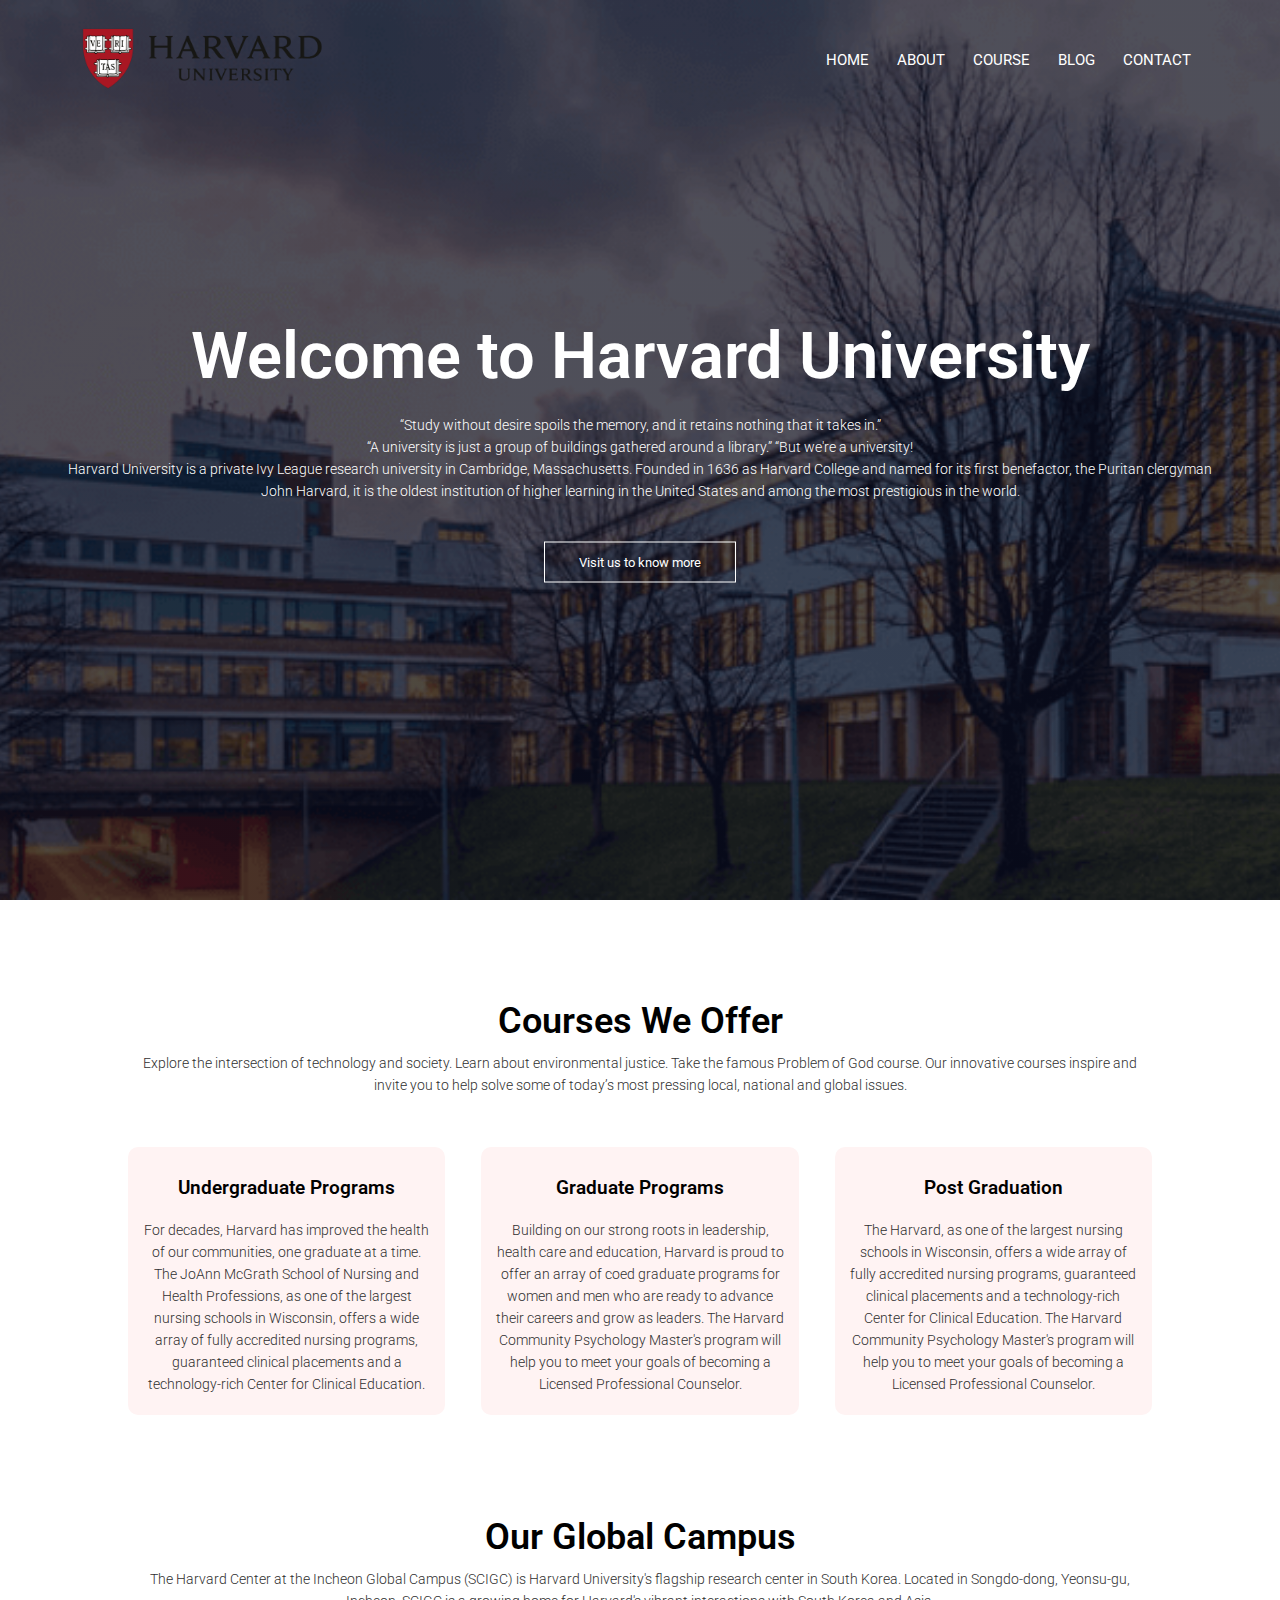
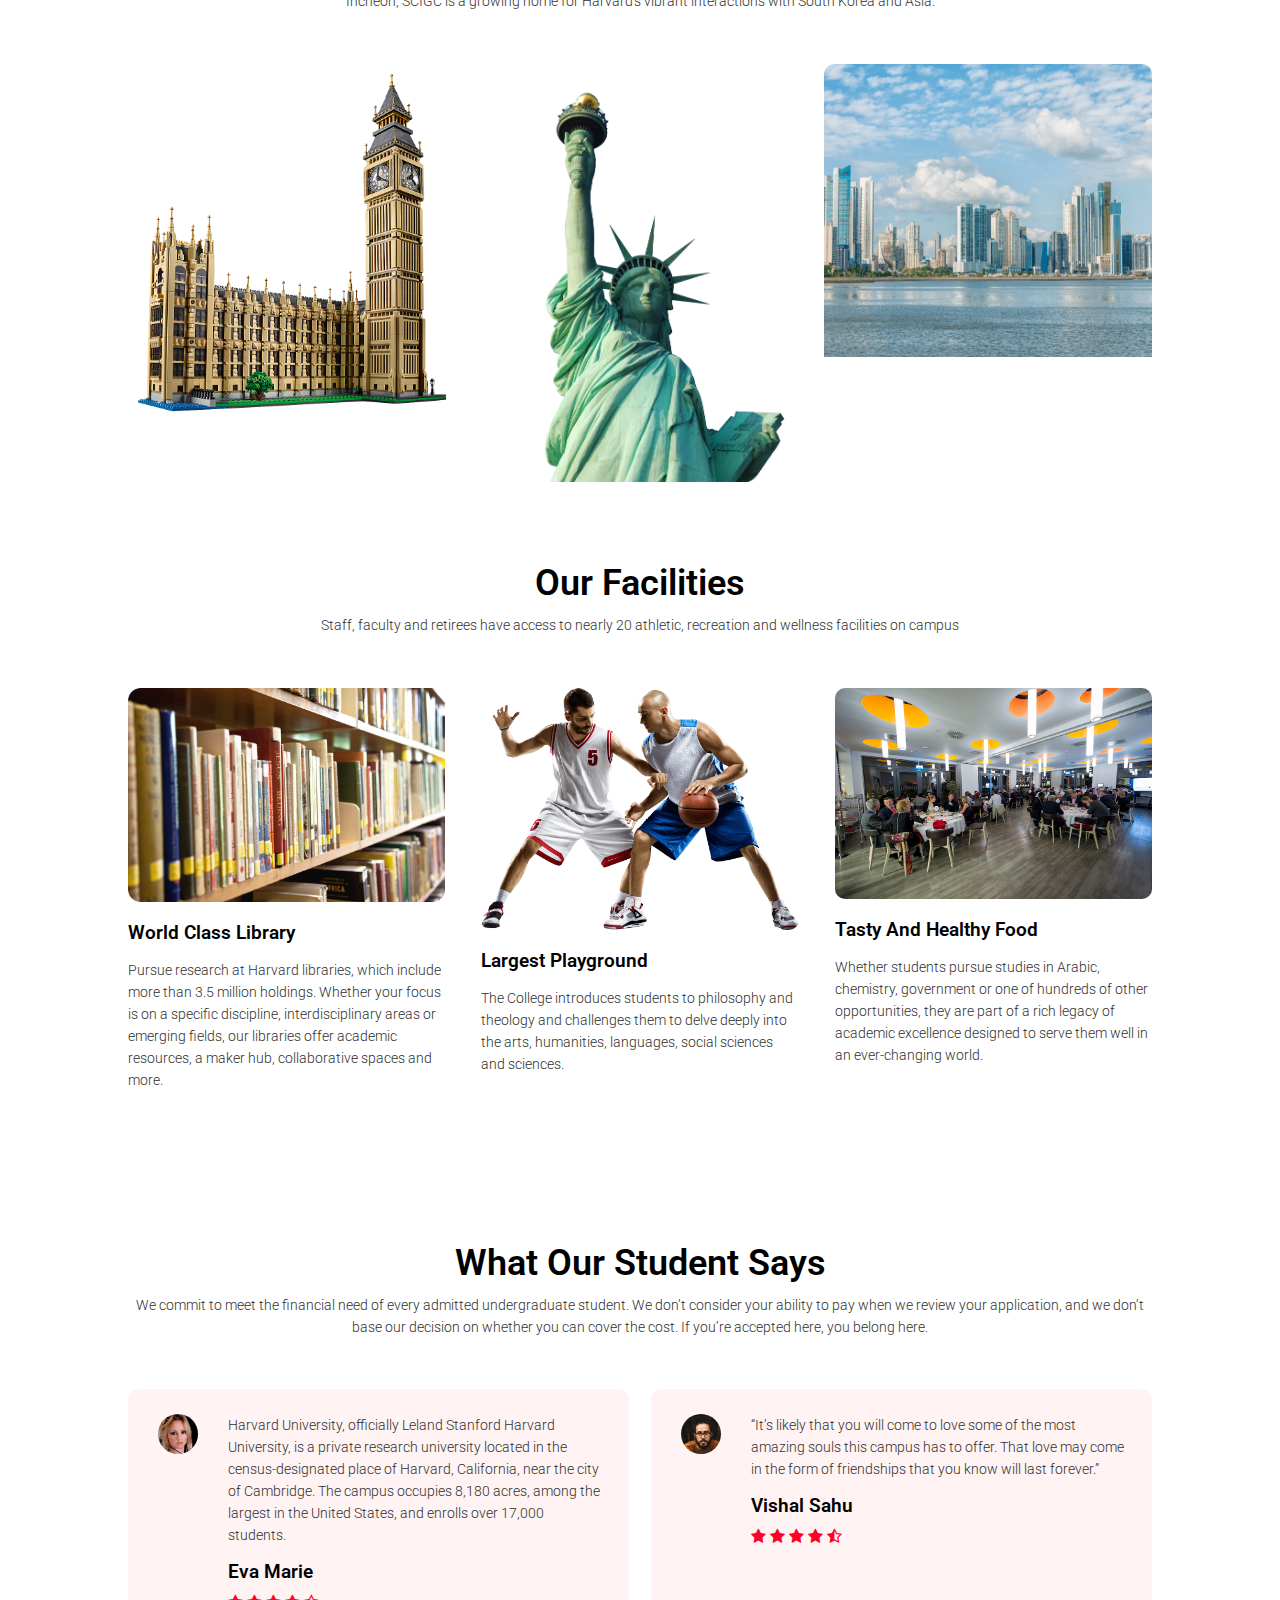
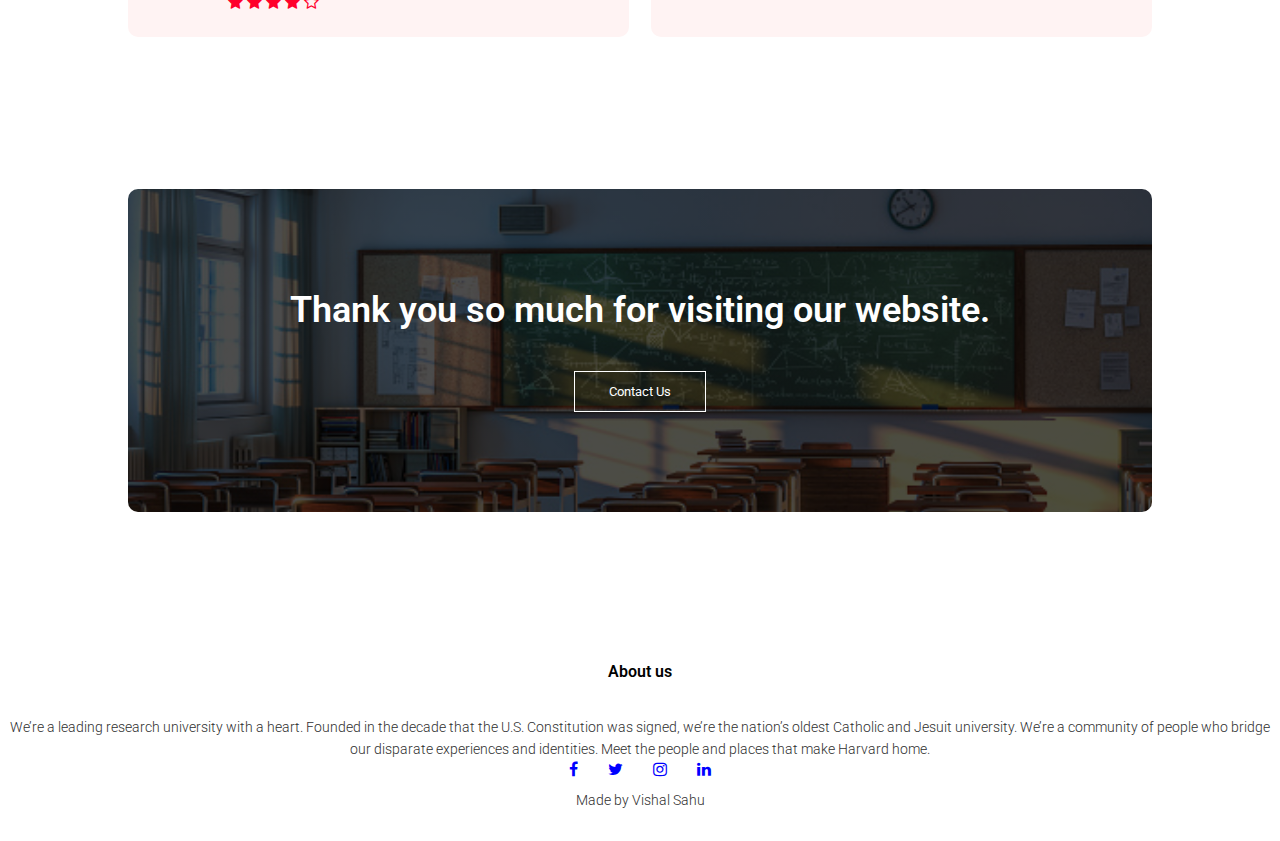
==== index.html @ 6cdad491 "my edu website" ====
<!DOCTYPE html>
<html lang="en">
<head>
    <meta charset="UTF-8">
    <meta http-equiv="X-UA-Compatible" content="IE=edge">
    <meta name="viewport" content="width=device-width, initial-scale=1.0">
    <title>Harvard University Website</title>
    <link rel="stylesheet" href= "style.css">
    <link rel="preconnect" href="https://fonts.googleapis.com">
    <link rel="preconnect" href="https://fonts.gstatic.com" crossorigin>
    <link href="https://fonts.googleapis.com/css2?family=Roboto:ital,wght@0,300;0,400;0,500;0,700;0,900;1,100&display=swap" rel="stylesheet">
    <link rel="stylesheet" href="https://stackpath.bootstrapcdn.com/font-awesome/4.7.0/css/font-awesome.min.css">

</head>
<body>

    <!------ header section---->

<section class="header">
    <nav>
        <a href="index.html"><img src="images/logo.png"></a>
        <div class="nav-links" id="navLinks">
            <i class="fa fa-times" onclick="hidemenu()"></i>
            <ul>
                <li><a href="index.html">HOME</a></li>
                <li><a href="about.html">ABOUT</a></li>
                <li><a href="course.html">COURSE</a></li>
                <li><a href="blog.html">BLOG</a></li>
                <li><a href="contact.html">CONTACT</a></li>
            </ul>
        </div>
        <i class="fa fa-bars" onclick="showmenu()"></i>
    </nav>

<div class="text-box">
    <h1>Welcome to Harvard University</h1>
    <p>“Study without desire spoils the memory, and it retains nothing that it takes in.” <br> “A university is just a group of buildings gathered around a library.” “But we're a university! <br>
        Harvard University is a private Ivy League research university in Cambridge, Massachusetts. Founded in 1636 as Harvard College and named for its first benefactor, the Puritan clergyman John Harvard, it is the oldest institution of higher learning in the United States and among the most prestigious in the world.</p>
    <a href="" class="hero-btn">Visit us to know more</a>
</div> 

</section>  


    <!---- course section-->

<section class="course">
    <h1>Courses We Offer</h1>
    <p>Explore the intersection of technology and society. Learn about environmental justice. Take the famous Problem of God course. Our innovative courses inspire and invite you to help solve some of today’s most pressing local, national and global issues.</p>

    <div class="row">
        <div class="course-col">
            <h3>Undergraduate Programs</h3>
            <p>For decades, Harvard has improved the health of our communities, one graduate at a time. The JoAnn McGrath School of Nursing and Health Professions, as one of the largest nursing schools in Wisconsin, offers a wide array of fully accredited nursing programs, guaranteed clinical placements and a technology-rich Center for Clinical Education.</p>
        </div>
        <div class="course-col">
            <h3>Graduate Programs</h3>
            <p>Building on our strong roots in leadership, health care and education, Harvard is proud to offer an array of coed graduate programs for women and men who are ready to advance their careers and grow as leaders. The Harvard Community Psychology Master's program will help you to meet your goals of becoming a Licensed Professional Counselor.</p>
        </div>
        <div class="course-col">
            <h3>Post Graduation</h3>
            <p>The Harvard, as one of the largest nursing schools in Wisconsin, offers a wide array of fully accredited nursing programs, guaranteed clinical placements and a technology-rich Center for Clinical Education. The Harvard Community Psychology Master's program will help you to meet your goals of becoming a Licensed Professional Counselor.</p>
        </div>
    </div>

</section>


<!------- campus---------->


<section class="campus">
    <h1>Our Global Campus</h1>
    <p>The Harvard Center at the Incheon Global Campus (SCIGC) is Harvard University's flagship research center in South Korea. Located in Songdo-dong, Yeonsu-gu, Incheon, SCIGC is a growing home for Harvard's vibrant interactions with South Korea and Asia.</p>

    <div class="row">
        <div class="campus-col">
            <img src="images/london.png">    
            <div class="layer">
                <h3>LONDON</h3>
            </div> 
        </div>
        <div class="campus-col">
            <img src="images/newyork.png">    
            <div class="layer">
                <h3>New York</h3>
            </div> 
        </div>
        <div class="campus-col">
            <img src="images/washington.png">    
            <div class="layer">
                <h3>Florida</h3>
            </div> 
        </div>
    </div>
</section>


<!------  Facilities---------->

<section class="facilities">
    <h1>Our Facilities</h1>
    <p>Staff, faculty and retirees have access to nearly 20 athletic, recreation and wellness facilities on campus</p>
    <div class="row">
        <div class="facilities-col">
            <img src="images/library.png" >
            <h3>World Class Library</h3>
            <p>Pursue research at Harvard libraries, which include more than 3.5 million holdings. Whether your focus is on a specific discipline, interdisciplinary areas or emerging fields, our libraries offer academic resources, a maker hub, collaborative spaces and more.</p>
        </div>
        <div class="facilities-col">
            <img src="images/basketball.png" >
            <h3>Largest Playground</h3>
            <p>The College introduces students to philosophy and theology and challenges them to delve deeply into the arts, humanities, languages, social sciences and sciences.</p>
        </div>
        <div class="facilities-col">
            <img src="images/cafeteria.png" >
            <h3>Tasty And Healthy Food </h3>
            <p>Whether students pursue studies in Arabic, chemistry, government or one of hundreds of other opportunities, they are part of a rich legacy of academic excellence designed to serve them well in an ever-changing world.</p>
        </div>
    </div>
</section>


<!-----------testomonial-------->

<section class="testimonial">
    <h1>What Our Student Says</h1>
    <p>We commit to meet the financial need of every admitted undergraduate student. We don’t consider your ability to pay when we review your application, and we don’t base our decision on whether you can cover the cost. If you’re accepted here, you belong here.</p>
    <div class="row">
        <div class="testimonial-col">
            <img src="images/user1.jpg" >
            <div>
                <p>Harvard University, officially Leland Stanford Harvard University, is a private research university located in the census-designated place of Harvard, California, near the city of Cambridge. The campus occupies 8,180 acres, among the largest in the United States, and enrolls over 17,000 students.</p>
           <h3>Eva Marie</h3>
           <i class="fa fa-star" ></i>
           <i class="fa fa-star" ></i>
           <i class="fa fa-star" ></i>
           <i class="fa fa-star" ></i>
           <i class="fa fa-star-o" ></i>
            </div>
        </div>
        <div class="testimonial-col">
            <img src="images/user2.jpg" >
            <div>
                <p>“It’s likely that you will come to love some of the most amazing souls this campus has to offer. That love may come in the form of friendships that you know will last forever.”</p>
           <h3>Vishal Sahu</h3>
           <i class="fa fa-star" ></i>
           <i class="fa fa-star" ></i>
           <i class="fa fa-star" ></i>
           <i class="fa fa-star" ></i>
           <i class="fa fa-star-half-o" ></i>
            </div>
        </div>
    </div>
</section>

       <!-- call to action-->

<section class="cta">
    <h1>Thank you so much for visiting our website.</h1>
    <a href="https://www.facebook.com/vishal.sahu.3766/" class="hero-btn">Contact Us</a>
</section>


         <!-- Footer -->

<section class="footer">
    <h4>About us</h4>
    <p>We’re a leading research university with a heart. Founded in the decade that the U.S. Constitution was signed, we’re the nation’s oldest Catholic and Jesuit university.
        We’re a community of people who bridge our disparate experiences and identities. Meet the people and places that make Harvard home.</p>

    <div class="icons">
        <i class="fa fa-facebook" ></i>
        <i class="fa fa-twitter" ></i>
        <i class="fa fa-instagram" ></i>
        <i class="fa fa-linkedin" ></i>
    </div>
   <p>Made by Vishal Sahu </p>
</section>



<!-------------(header section) javascript for toggle menu---->
<script>

    var navLinks = document.getElementById("navLinks");
    function showmenu(){
        navLinks.style.right = "0";
    }
    function hidemenu(){
        navLinks.style.right = "-200px";
    }

</script>

</body>
</html>
---- style.css ----
*{
    margin: 0;
    padding: 0;
    font-family: 'Roboto', sans-serif;
    
}
body{
    
}


.header {
    min-height: 100vh;
    width: 100%;
    background-image: linear-gradient(rgba(4,9,30,0.7),rgba(4,9,30,0.7)),url(images/banner.png);
    background-position: center;
    background-size: cover;
    position: relative;
}
nav{
    display: flex;
    padding: 2% 6%;
    justify-content: space-between;
    align-items: center;
}
nav img{
    width: 250px;
    

}
.nav-links{
    flex: 1;
    text-align: right;
}
.nav-links ul li{
    list-style: none;
    display: inline-block;
    padding: 8px 12px;
    position: relative;
    
}
.nav-links ul li a{
    color: #fff;
    text-decoration: none;
    font-size: 15px;
}
.nav-links ul li::after{
    content: '' ;
    width: 0%;
    height: 2px;
    background: #f44336;
    display: block;
    margin: auto;
    transition: 0.5s;
}
.nav-links ul li:hover::after{
    width: 100%;
}

.text-box{
    width: 90%;
    color: #fff;
    position: absolute;
    top: 50%;
    left: 50%;
    transform: translate(-50%,-50%);
    text-align:center;
}
.text-box h1{
    font-size: 65px;
}
.text-box p{
    margin: 10px 0 40px;
    font-size: 14px;
    color: #fff;
}

.hero-btn{
    display: inline-block;
    text-decoration: none;
    color: #fff;
    border: 1px solid #fff;
    padding: 12px 34px;
    font-size: 13px;
    background: transparent ;
    position: relative;
    cursor: pointer;
}
.hero-btn:hover{
    border:  1px solid #f44336 ;
    background: #f44336;
    transform: 1s;
}

nav .fa{
    display: none;
}
 


@media(max-width: 700px){
    .text-box h1{
        font-size: 20px;
    }
    .nav-links ul li{
        display: block;
    }
    .nav-links {
        position: fixed;
        background: #f44336 ;
        height: 100vh;
        width: 200px;
        top: 0;
        right: -200px;
        test-align: left;
        z-index: 2;  
        transition: 1s;
     }   
     nav .fa{
        display: block;
        color: #fff;
        margin: 10px;
        font-size: 22px;
        cursor: pointer;   
    }
    .nav-links ul{
        padding: 30px;
    }
}

/*------course-----*/

.course{
    width: 80%;
    margin: auto;
    text-align: center;
    padding-top: 100px;
}

h1{
    font-size: 36px;
    font-weight: 600;
}

p{
    color: #303030;
    font-size: 14px;
    font-weight: 300;
    line-height: 22px;
    padding-top: 10px;
}

.row{
    margin-top: 5%;
    display: flex;
    justify-content: space-between;
}
.course-col{
    flex-basis: 31%;
    background: #fff3f3;
    border-radius: 10px;
    margin-bottom: 5%;
    padding: 20px 12px;
    box-sizing: border-box;
}
h3{
    text-align: center;
    font-weight: 600;
    margin: 10px 0;
}

.course-col:hover{
    box-shadow: 0 0 20px 0px rgba(0,0,0,0.2);
}


@media(max-width: 700px){
    .row{
        flex-direction: column;
    }
}

/*----------campus---------*/

.campus{
    width: 80%;
    margin: auto;
    text-align: center;
    padding-top: 50px;
}
.campus-col{
    flex-basis: 32%;
    border-radius: 10px;
    margin-bottom: 30px;
    position: relative;
    overflow: hidden;
}
.campus-col img{
    width: 100%;
    display: block;
}
.layer{
    background: transparent;
    height: 100%;
    width: 100%;
    position: absolute;
    top: 0;
    left: 0;
    transition: 0.5s;
}
.layer:hover{
    background: rgba(226,0,0,0.7);
}
.layer h3{
    width: 100%;
    font-weight: 500;
    color: #fff;
    font-size: 26px;
    bottom: 0;
    left: 50%;
    transform: translate(-50%);
    position: absolute;
    opacity: 0;
    transition: 0.5s;
}
.layer:hover h3{
    bottom: 49%;
    opacity: 1;
}


/*---------Facilities------*/

.facilities{
    width: 80%;
    margin: auto;
    text-align: center;
    padding-top: 50px;
}
.facilities-col{
    flex-basis: 31%;
    border-radius: 10px;
    margin-bottom: 5%;
    text-align: left;
}
.facilities-col img{
    width: 100%;
    border-radius: 10px;
}
.facilities-col p{
    padding: 0;
}
.facilities-col h3{
    margin-top: 16px;
    margin-bottom: 15px;
    text-align: left;
}


/*----------------testimonial--------------*/

.testimonial{
    width: 80%;
    margin: auto;
    padding-top: 100px;
    text-align: center;
}
.testimonial-col{
    flex-basis: 44%;
    border-radius: 10px;
    margin-bottom: 5%;
    text-align: left;
    background: #fff3f3;
    padding: 25px;
    cursor: pointer;
    display: flex;
}
.testimonial-col img{
    height: 40px;
    margin-left: 5px;
    margin-right: 30px;
    border-radius: 50%;
}
.testimonial-col p{
    padding: 0;
}
.testimonial-col h3{
    margin-top: 15px;
    text-align: left;
}
.testimonial-col .fa{
    color: rgb(255, 0, 43);
}


@media(max-width: 700px){
    .testimonial-col img{
        margin-left: 0px;
        margin-right: 15px;
        
    }
}


/*-------------Call to action----------*/
.cta{
    margin: 100px auto;
    width: 80%;
    background-image: linear-gradient(rgba(0,0,0,0.7),rgba(0,0,0,0.7)),url(images/banner2.jpg) ;
    background-position: center;
    background-size: cover;
    border-radius: 10px;
    text-align: center;
    padding: 100px 0;
}
.cta h1{
    color: #fff;
    margin-bottom: 40px;
    padding: 0;
}

@media(max-width: 700px){
    .cta h1{
        font-size: 24px;
    }
}


/*-------------Footer----------*/


.footer{
    width: 100%;
    text-align: center;
    padding: 30px 0;
}
.footer h4{
    margin-bottom: 25px;
    margin-top: 20px;
    font-weight: 600;
}

.icons .fa{
    color: blue;
    margin: 0 13px;
    cursor: pointer
    padding: 18px o;
}





/*----------About us page------------*/


.sub-header{
    height: 50vh;
    width: 100%;
    background-image: linear-gradient(rgba(4,9,30,0.7),rgba(4,9,30,0.7)),url(images/background.jpg);
    background-position: center;
    background-size: cover;
    text-align: center;
    color: #fff;
}
.sub-header h1{
    margin-top: 100px;
}
.about-us{
    width: 80%;
    margin: auto;
    padding-top: 80px;
    padding-bottom: 50px;
}
.about-col{
    flex-basis: 48%;
    padding: 30px 2px;
}
.about-col img{
    width: 100%;
}
.about-col h1{
    padding-top: 0;
}
.about-col p{
    padding: 15px 0 25px;
}

.red-btn{
    border: 1px solid #f44336;
    background: transparent;
    color: #f44336;
}
.red-btn:hover{
    color: #fff;
}



/*----------Blog content--------------*/

.blog-content{
    width: 80%;
    margin: auto;
    padding: 60px 0;
}
.blog-left{
    flex-basis: 65%;
}
.blog-left img{
    width: 100%;
}
.blog-left h2{
    color: #222;
    font-weight: 600;
    margin: 30PX 0;
}
.blog-left p{
    color: #999;
    padding: 0;
}

.blog-right {
    flex-basis: 32%;
}
.blog-right h3{
    background: #f44336;
    color: #fff;
    padding: 7px 0;
    font-size: 16px;
    margin-bottom: 20px;
}
.blog-right div{
    display: flex;
    align-items: center;
    justify-content: space-between;
    color: #555;
    padding: 8px;
    box-sizing: border-box;
}

.comment-box{
    border: 1px solid #ccc;
    margin: 50px 0;
    padding: 10px 20px;
}
.comment-box h3{
    text-align: left;
}
.comment-form input, .comment-form textarea{
    width: 100%;
    padding: 10px;
    margin: 15px 0;
    box-sizing: border-box;
    border: none;
    outline: none;
    background: #f0f0f0;
}
.comment-form button{
    margin: 10px 0;
}

@media(max-width: 700px) {
    .sub-header h1{
        font-size: 24px;
    }    
}


/*-------contact us page---*/

.location{
    width: 80%;
    margin: auto;
    padding: 80px 0;
}
.location iframe{
    width: 100%;
}
.contact-us{
    width: 80%;
    margin: auto;
}
.contact-col{
    flex-basis: 48%;
    margin-bottom: 30px;
}
.contact-col div{
    display: flex;
    align-items: center;
    margin-bottom: 40px;
}
.contact-col div .fa{
    font-size: 28px;
    color: #f444336;
    margin: 10px;
    margin-right: 30px;
}
.contact-col div p{
    padding: 0;
}
.contact-col div h5{
    font-size: 20px;
    margin-bottom: 5px;
    color: #555;
    font-weight: 400;
}
.contact-col input, .comment-col textarea{
    width: 100%;
    padding: 15px;
    margin-bottom: 17px;
    outline: none;
    border: 1px solid #ccc;
    box-sizing: border-box;
}
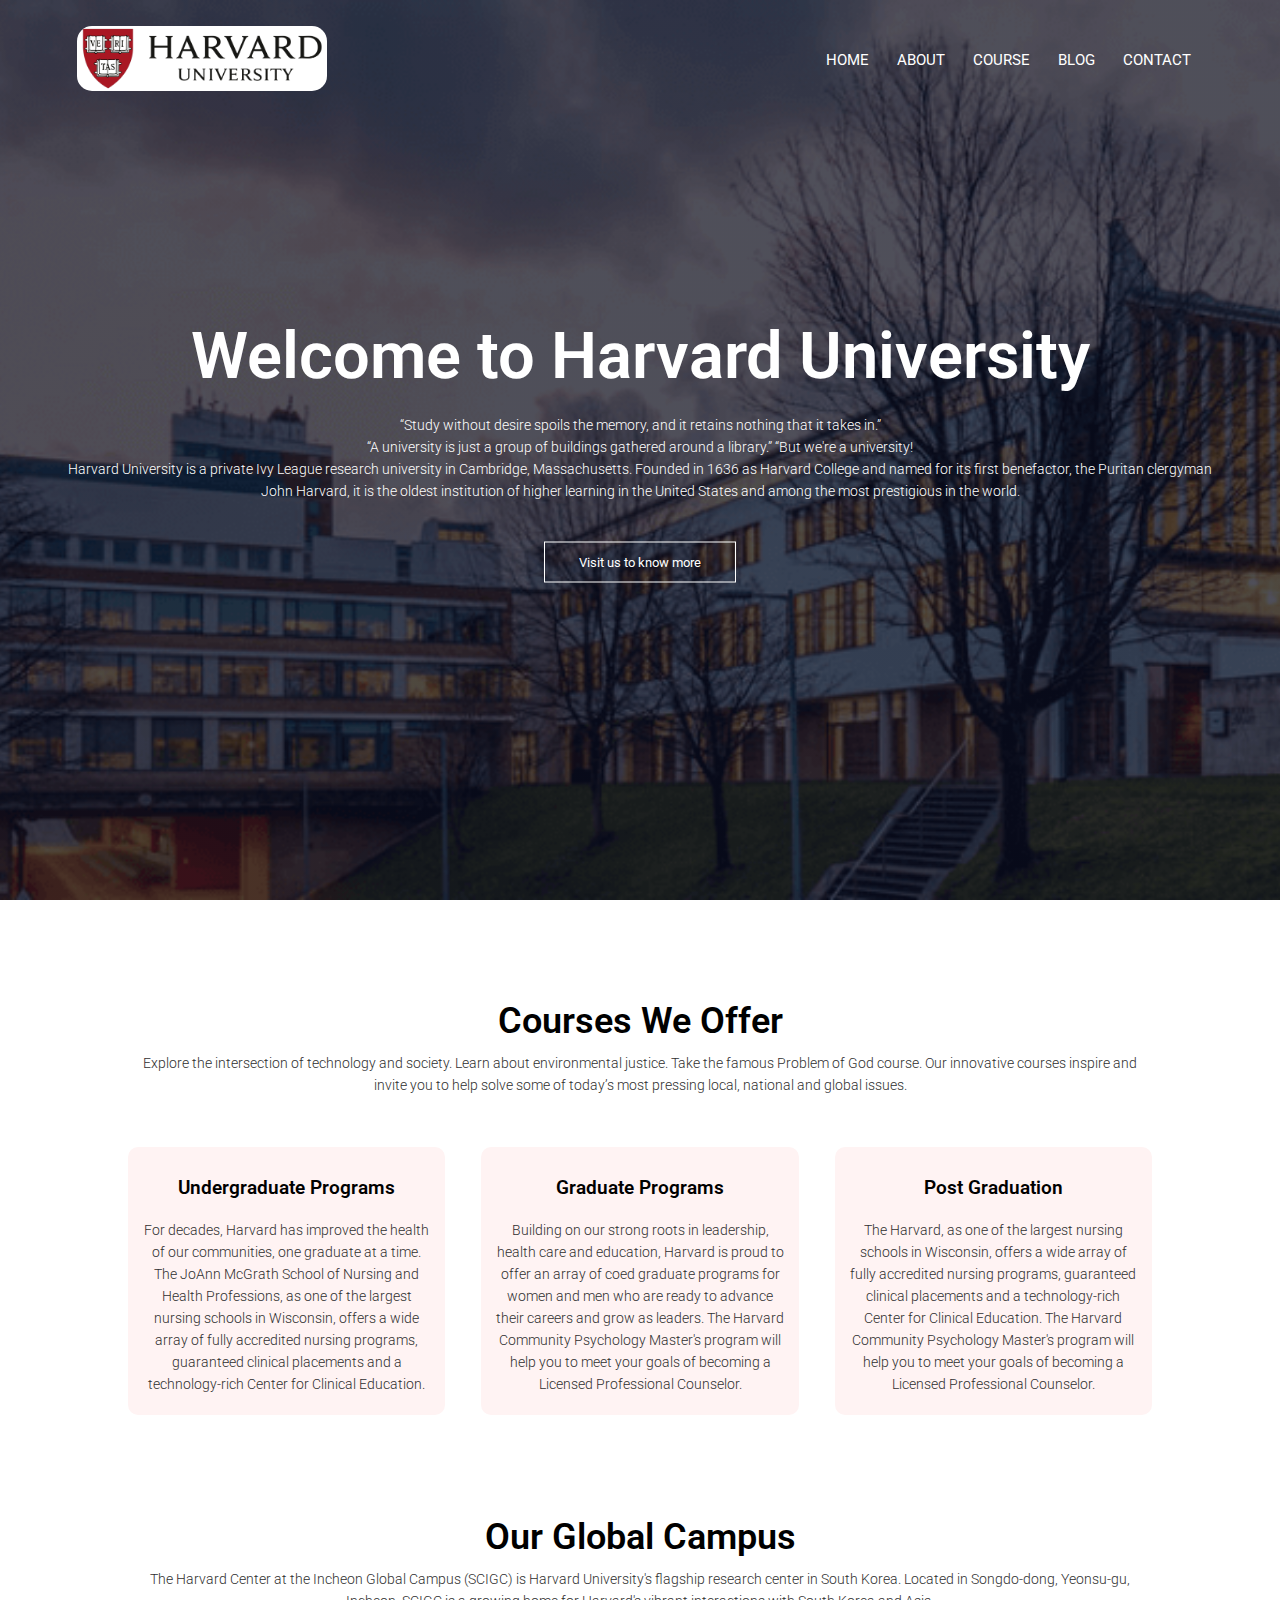
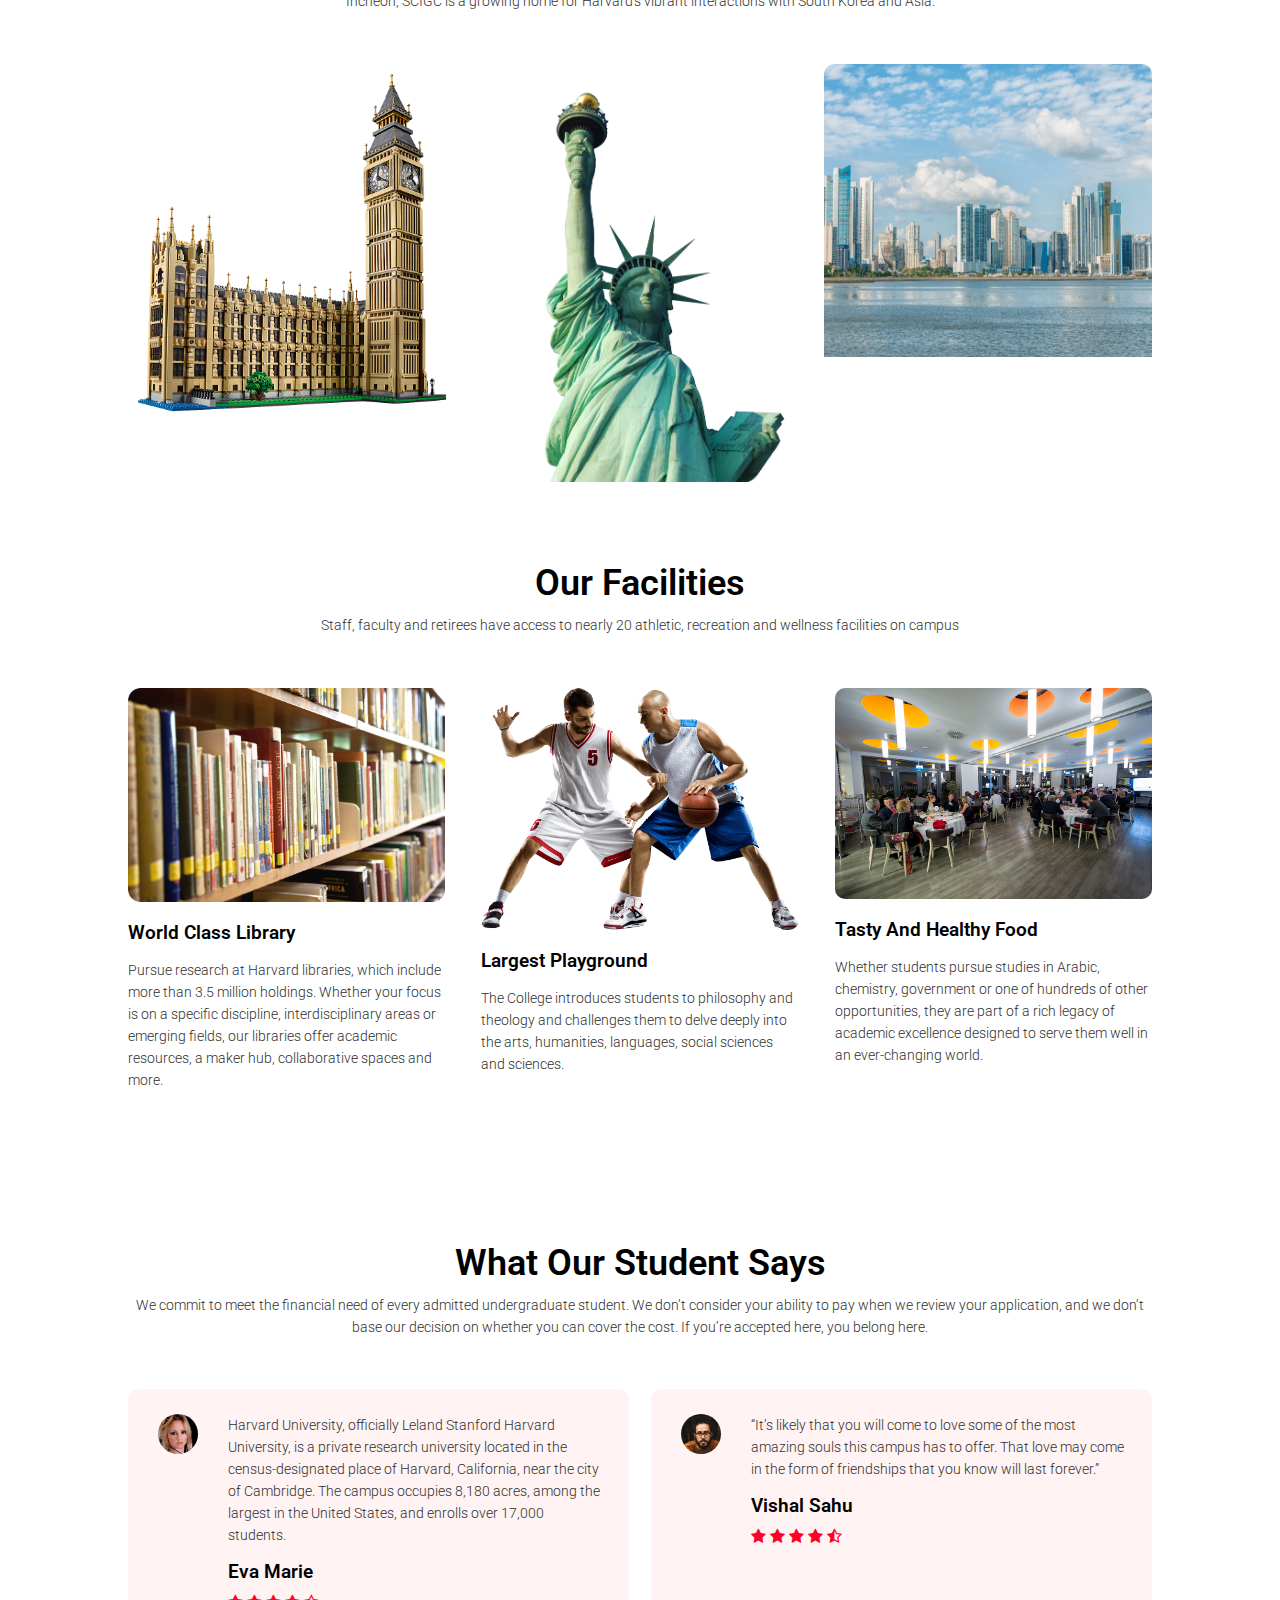
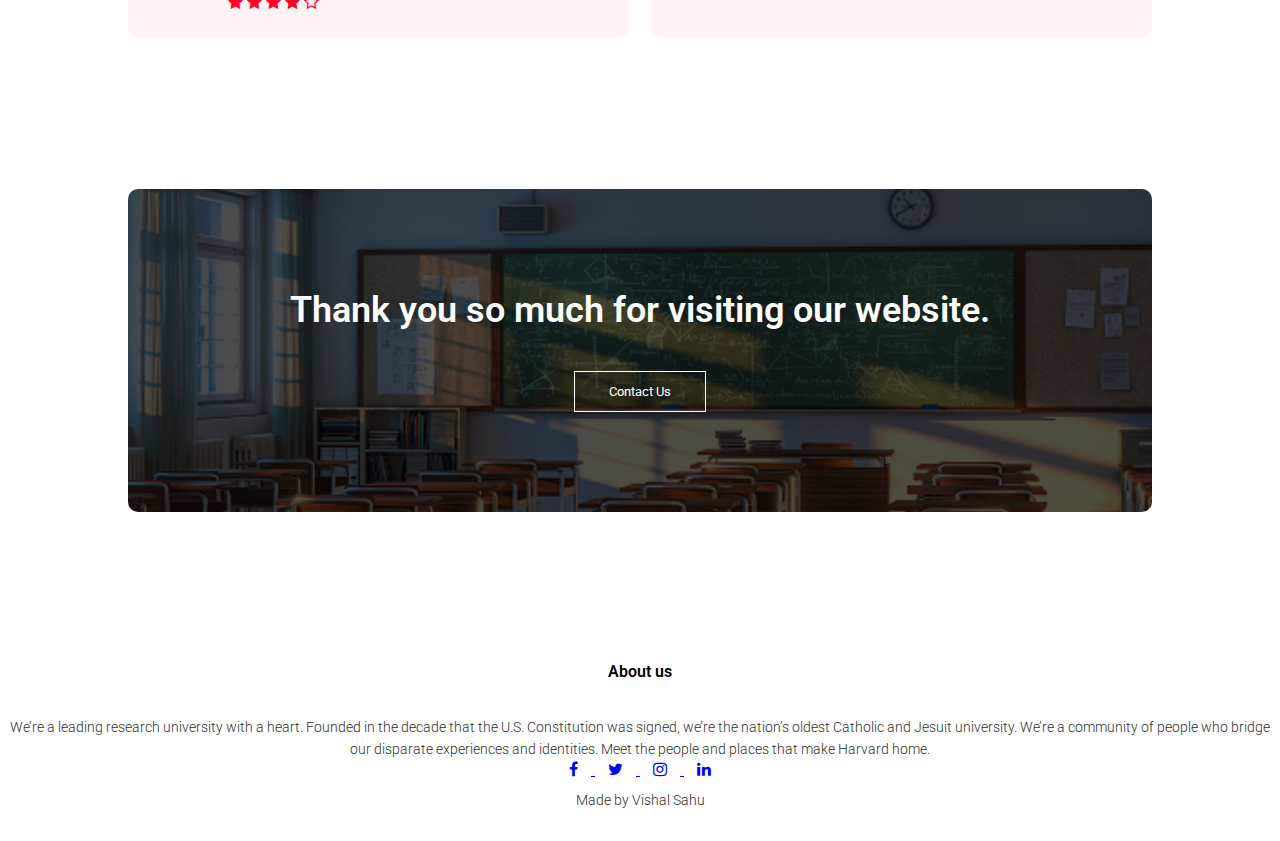
==== commit fe1e0632: "Add files via upload" ====
--- a/index.html
+++ b/index.html
@@ -1,197 +1,279 @@
-<!DOCTYPE html>
-<html lang="en">
-<head>
-    <meta charset="UTF-8">
-    <meta http-equiv="X-UA-Compatible" content="IE=edge">
-    <meta name="viewport" content="width=device-width, initial-scale=1.0">
-    <title>Harvard University Website</title>
-    <link rel="stylesheet" href= "style.css">
-    <link rel="preconnect" href="https://fonts.googleapis.com">
-    <link rel="preconnect" href="https://fonts.gstatic.com" crossorigin>
-    <link href="https://fonts.googleapis.com/css2?family=Roboto:ital,wght@0,300;0,400;0,500;0,700;0,900;1,100&display=swap" rel="stylesheet">
-    <link rel="stylesheet" href="https://stackpath.bootstrapcdn.com/font-awesome/4.7.0/css/font-awesome.min.css">
-
-</head>
-<body>
-
-    <!------ header section---->
-
-<section class="header">
-    <nav>
-        <a href="index.html"><img src="images/logo.png"></a>
-        <div class="nav-links" id="navLinks">
-            <i class="fa fa-times" onclick="hidemenu()"></i>
-            <ul>
-                <li><a href="index.html">HOME</a></li>
-                <li><a href="about.html">ABOUT</a></li>
-                <li><a href="course.html">COURSE</a></li>
-                <li><a href="blog.html">BLOG</a></li>
-                <li><a href="contact.html">CONTACT</a></li>
-            </ul>
-        </div>
-        <i class="fa fa-bars" onclick="showmenu()"></i>
-    </nav>
-
-<div class="text-box">
-    <h1>Welcome to Harvard University</h1>
-    <p>“Study without desire spoils the memory, and it retains nothing that it takes in.” <br> “A university is just a group of buildings gathered around a library.” “But we're a university! <br>
-        Harvard University is a private Ivy League research university in Cambridge, Massachusetts. Founded in 1636 as Harvard College and named for its first benefactor, the Puritan clergyman John Harvard, it is the oldest institution of higher learning in the United States and among the most prestigious in the world.</p>
-    <a href="" class="hero-btn">Visit us to know more</a>
-</div> 
-
-</section>  
-
-
-    <!---- course section-->
-
-<section class="course">
-    <h1>Courses We Offer</h1>
-    <p>Explore the intersection of technology and society. Learn about environmental justice. Take the famous Problem of God course. Our innovative courses inspire and invite you to help solve some of today’s most pressing local, national and global issues.</p>
-
-    <div class="row">
-        <div class="course-col">
-            <h3>Undergraduate Programs</h3>
-            <p>For decades, Harvard has improved the health of our communities, one graduate at a time. The JoAnn McGrath School of Nursing and Health Professions, as one of the largest nursing schools in Wisconsin, offers a wide array of fully accredited nursing programs, guaranteed clinical placements and a technology-rich Center for Clinical Education.</p>
-        </div>
-        <div class="course-col">
-            <h3>Graduate Programs</h3>
-            <p>Building on our strong roots in leadership, health care and education, Harvard is proud to offer an array of coed graduate programs for women and men who are ready to advance their careers and grow as leaders. The Harvard Community Psychology Master's program will help you to meet your goals of becoming a Licensed Professional Counselor.</p>
-        </div>
-        <div class="course-col">
-            <h3>Post Graduation</h3>
-            <p>The Harvard, as one of the largest nursing schools in Wisconsin, offers a wide array of fully accredited nursing programs, guaranteed clinical placements and a technology-rich Center for Clinical Education. The Harvard Community Psychology Master's program will help you to meet your goals of becoming a Licensed Professional Counselor.</p>
-        </div>
-    </div>
-
-</section>
-
-
-<!------- campus---------->
-
-
-<section class="campus">
-    <h1>Our Global Campus</h1>
-    <p>The Harvard Center at the Incheon Global Campus (SCIGC) is Harvard University's flagship research center in South Korea. Located in Songdo-dong, Yeonsu-gu, Incheon, SCIGC is a growing home for Harvard's vibrant interactions with South Korea and Asia.</p>
-
-    <div class="row">
-        <div class="campus-col">
-            <img src="images/london.png">    
-            <div class="layer">
-                <h3>LONDON</h3>
-            </div> 
-        </div>
-        <div class="campus-col">
-            <img src="images/newyork.png">    
-            <div class="layer">
-                <h3>New York</h3>
-            </div> 
-        </div>
-        <div class="campus-col">
-            <img src="images/washington.png">    
-            <div class="layer">
-                <h3>Florida</h3>
-            </div> 
-        </div>
-    </div>
-</section>
-
-
-<!------  Facilities---------->
-
-<section class="facilities">
-    <h1>Our Facilities</h1>
-    <p>Staff, faculty and retirees have access to nearly 20 athletic, recreation and wellness facilities on campus</p>
-    <div class="row">
-        <div class="facilities-col">
-            <img src="images/library.png" >
-            <h3>World Class Library</h3>
-            <p>Pursue research at Harvard libraries, which include more than 3.5 million holdings. Whether your focus is on a specific discipline, interdisciplinary areas or emerging fields, our libraries offer academic resources, a maker hub, collaborative spaces and more.</p>
-        </div>
-        <div class="facilities-col">
-            <img src="images/basketball.png" >
-            <h3>Largest Playground</h3>
-            <p>The College introduces students to philosophy and theology and challenges them to delve deeply into the arts, humanities, languages, social sciences and sciences.</p>
-        </div>
-        <div class="facilities-col">
-            <img src="images/cafeteria.png" >
-            <h3>Tasty And Healthy Food </h3>
-            <p>Whether students pursue studies in Arabic, chemistry, government or one of hundreds of other opportunities, they are part of a rich legacy of academic excellence designed to serve them well in an ever-changing world.</p>
-        </div>
-    </div>
-</section>
-
-
-<!-----------testomonial-------->
-
-<section class="testimonial">
-    <h1>What Our Student Says</h1>
-    <p>We commit to meet the financial need of every admitted undergraduate student. We don’t consider your ability to pay when we review your application, and we don’t base our decision on whether you can cover the cost. If you’re accepted here, you belong here.</p>
-    <div class="row">
-        <div class="testimonial-col">
-            <img src="images/user1.jpg" >
-            <div>
-                <p>Harvard University, officially Leland Stanford Harvard University, is a private research university located in the census-designated place of Harvard, California, near the city of Cambridge. The campus occupies 8,180 acres, among the largest in the United States, and enrolls over 17,000 students.</p>
-           <h3>Eva Marie</h3>
-           <i class="fa fa-star" ></i>
-           <i class="fa fa-star" ></i>
-           <i class="fa fa-star" ></i>
-           <i class="fa fa-star" ></i>
-           <i class="fa fa-star-o" ></i>
-            </div>
-        </div>
-        <div class="testimonial-col">
-            <img src="images/user2.jpg" >
-            <div>
-                <p>“It’s likely that you will come to love some of the most amazing souls this campus has to offer. That love may come in the form of friendships that you know will last forever.”</p>
-           <h3>Vishal Sahu</h3>
-           <i class="fa fa-star" ></i>
-           <i class="fa fa-star" ></i>
-           <i class="fa fa-star" ></i>
-           <i class="fa fa-star" ></i>
-           <i class="fa fa-star-half-o" ></i>
-            </div>
-        </div>
-    </div>
-</section>
-
-       <!-- call to action-->
-
-<section class="cta">
-    <h1>Thank you so much for visiting our website.</h1>
-    <a href="https://www.facebook.com/vishal.sahu.3766/" class="hero-btn">Contact Us</a>
-</section>
-
-
-         <!-- Footer -->
-
-<section class="footer">
-    <h4>About us</h4>
-    <p>We’re a leading research university with a heart. Founded in the decade that the U.S. Constitution was signed, we’re the nation’s oldest Catholic and Jesuit university.
-        We’re a community of people who bridge our disparate experiences and identities. Meet the people and places that make Harvard home.</p>
-
-    <div class="icons">
-        <i class="fa fa-facebook" ></i>
-        <i class="fa fa-twitter" ></i>
-        <i class="fa fa-instagram" ></i>
-        <i class="fa fa-linkedin" ></i>
-    </div>
-   <p>Made by Vishal Sahu </p>
-</section>
-
-
-
-<!-------------(header section) javascript for toggle menu---->
-<script>
-
-    var navLinks = document.getElementById("navLinks");
-    function showmenu(){
-        navLinks.style.right = "0";
-    }
-    function hidemenu(){
-        navLinks.style.right = "-200px";
-    }
-
-</script>
-
-</body>
-</html>+<!DOCTYPE html>
+<html lang="en">
+  <head>
+    <meta charset="UTF-8" />
+    <meta http-equiv="X-UA-Compatible" content="IE=edge" />
+    <meta name="viewport" content="width=device-width, initial-scale=1.0" />
+    <title>Harvard University Website</title>
+    <link rel="stylesheet" href="style.css" />
+    <link rel="preconnect" href="https://fonts.googleapis.com" />
+    <link rel="preconnect" href="https://fonts.gstatic.com" crossorigin />
+    <link
+      href="https://fonts.googleapis.com/css2?family=Roboto:ital,wght@0,300;0,400;0,500;0,700;0,900;1,100&display=swap"
+      rel="stylesheet"
+    />
+    <link
+      rel="stylesheet"
+      href="https://stackpath.bootstrapcdn.com/font-awesome/4.7.0/css/font-awesome.min.css"
+    />
+  </head>
+  <body>
+    <!------ header section---->
+
+    <section class="header">
+      <nav>
+        <a href="index.html"><img class="uni" src="images/logo.png" /></a>
+        <div class="nav-links" id="navLinks">
+          <i class="fa fa-times" onclick="hidemenu()"></i>
+          <ul>
+            <li><a href="index.html">HOME</a></li>
+            <li><a href="about.html">ABOUT</a></li>
+            <li><a href="course.html">COURSE</a></li>
+            <li><a href="blog.html">BLOG</a></li>
+            <li><a href="contact.html">CONTACT</a></li>
+          </ul>
+        </div>
+        <i class="fa fa-bars" onclick="showmenu()"></i>
+      </nav>
+
+      <div class="text-box">
+        <h1>Welcome to Harvard University</h1>
+        <p>
+          “Study without desire spoils the memory, and it retains nothing that
+          it takes in.” <br />
+          “A university is just a group of buildings gathered around a library.”
+          “But we're a university! <br />
+          Harvard University is a private Ivy League research university in
+          Cambridge, Massachusetts. Founded in 1636 as Harvard College and named
+          for its first benefactor, the Puritan clergyman John Harvard, it is
+          the oldest institution of higher learning in the United States and
+          among the most prestigious in the world.
+        </p>
+        <a href="contact.html" class="hero-btn">Visit us to know more</a>
+      </div>
+    </section>
+
+    <!---- course-->
+
+    <section class="course">
+      <h1>Courses We Offer</h1>
+      <p>
+        Explore the intersection of technology and society. Learn about
+        environmental justice. Take the famous Problem of God course. Our
+        innovative courses inspire and invite you to help solve some of today’s
+        most pressing local, national and global issues.
+      </p>
+
+      <div class="row">
+        <div class="course-col">
+          <h3>Undergraduate Programs</h3>
+          <p>
+            For decades, Harvard has improved the health of our communities, one
+            graduate at a time. The JoAnn McGrath School of Nursing and Health
+            Professions, as one of the largest nursing schools in Wisconsin,
+            offers a wide array of fully accredited nursing programs, guaranteed
+            clinical placements and a technology-rich Center for Clinical
+            Education.
+          </p>
+        </div>
+        <div class="course-col">
+          <h3>Graduate Programs</h3>
+          <p>
+            Building on our strong roots in leadership, health care and
+            education, Harvard is proud to offer an array of coed graduate
+            programs for women and men who are ready to advance their careers
+            and grow as leaders. The Harvard Community Psychology Master's
+            program will help you to meet your goals of becoming a Licensed
+            Professional Counselor.
+          </p>
+        </div>
+        <div class="course-col">
+          <h3>Post Graduation</h3>
+          <p>
+            The Harvard, as one of the largest nursing schools in Wisconsin,
+            offers a wide array of fully accredited nursing programs, guaranteed
+            clinical placements and a technology-rich Center for Clinical
+            Education. The Harvard Community Psychology Master's program will
+            help you to meet your goals of becoming a Licensed Professional
+            Counselor.
+          </p>
+        </div>
+      </div>
+    </section>
+
+    <!------- campus---------->
+
+    <section class="campus">
+      <h1>Our Global Campus</h1>
+      <p>
+        The Harvard Center at the Incheon Global Campus (SCIGC) is Harvard
+        University's flagship research center in South Korea. Located in
+        Songdo-dong, Yeonsu-gu, Incheon, SCIGC is a growing home for Harvard's
+        vibrant interactions with South Korea and Asia.
+      </p>
+
+      <div class="row">
+        <div class="campus-col">
+          <img src="images/london.png" />
+          <div class="layer">
+            <h3>LONDON</h3>
+          </div>
+        </div>
+        <div class="campus-col">
+          <img src="images/newyork.png" />
+          <div class="layer">
+            <h3>New York</h3>
+          </div>
+        </div>
+        <div class="campus-col">
+          <img src="images/washington.png" />
+          <div class="layer">
+            <h3>Florida</h3>
+          </div>
+        </div>
+      </div>
+    </section>
+
+    <!------  Facilities---------->
+
+    <section class="facilities">
+      <h1>Our Facilities</h1>
+      <p>
+        Staff, faculty and retirees have access to nearly 20 athletic,
+        recreation and wellness facilities on campus
+      </p>
+      <div class="row">
+        <div class="facilities-col">
+          <img src="images/library.png" />
+          <h3>World Class Library</h3>
+          <p>
+            Pursue research at Harvard libraries, which include more than 3.5
+            million holdings. Whether your focus is on a specific discipline,
+            interdisciplinary areas or emerging fields, our libraries offer
+            academic resources, a maker hub, collaborative spaces and more.
+          </p>
+        </div>
+        <div class="facilities-col">
+          <img src="images/basketball.png" />
+          <h3>Largest Playground</h3>
+          <p>
+            The College introduces students to philosophy and theology and
+            challenges them to delve deeply into the arts, humanities,
+            languages, social sciences and sciences.
+          </p>
+        </div>
+        <div class="facilities-col">
+          <img src="images/cafeteria.png" />
+          <h3>Tasty And Healthy Food</h3>
+          <p>
+            Whether students pursue studies in Arabic, chemistry, government or
+            one of hundreds of other opportunities, they are part of a rich
+            legacy of academic excellence designed to serve them well in an
+            ever-changing world.
+          </p>
+        </div>
+      </div>
+    </section>
+
+    <!----testomonial-------->
+
+    <section class="testimonial">
+      <h1>What Our Student Says</h1>
+      <p>
+        We commit to meet the financial need of every admitted undergraduate
+        student. We don’t consider your ability to pay when we review your
+        application, and we don’t base our decision on whether you can cover the
+        cost. If you’re accepted here, you belong here.
+      </p>
+      <div class="row">
+        <div class="testimonial-col">
+          <img src="images/user1.jpg" />
+          <div>
+            <p>
+              Harvard University, officially Leland Stanford Harvard University,
+              is a private research university located in the census-designated
+              place of Harvard, California, near the city of Cambridge. The
+              campus occupies 8,180 acres, among the largest in the United
+              States, and enrolls over 17,000 students.
+            </p>
+            <h3>Eva Marie</h3>
+            <i class="fa fa-star"></i>
+            <i class="fa fa-star"></i>
+            <i class="fa fa-star"></i>
+            <i class="fa fa-star"></i>
+            <i class="fa fa-star-o"></i>
+          </div>
+        </div>
+        <div class="testimonial-col">
+          <img src="images/user2.jpg" />
+          <div>
+            <p>
+              “It’s likely that you will come to love some of the most amazing
+              souls this campus has to offer. That love may come in the form of
+              friendships that you know will last forever.”
+            </p>
+            <h3>Vishal Sahu</h3>
+            <i class="fa fa-star"></i>
+            <i class="fa fa-star"></i>
+            <i class="fa fa-star"></i>
+            <i class="fa fa-star"></i>
+            <i class="fa fa-star-half-o"></i>
+          </div>
+        </div>
+      </div>
+    </section>
+
+    <section class="cta">
+      <h1>Thank you so much for visiting our website.</h1>
+      <a href="contact.html" class="hero-btn">Contact Us</a>
+    </section>
+
+    <!-- Footer -->
+
+    <section class="footer">
+      <h4>About us</h4>
+      <p>
+        We’re a leading research university with a heart. Founded in the decade
+        that the U.S. Constitution was signed, we’re the nation’s oldest
+        Catholic and Jesuit university. We’re a community of people who bridge
+        our disparate experiences and identities. Meet the people and places
+        that make Harvard home.
+      </p>
+
+      <div class="icons">
+        <a href="https://www.facebook.com/vishal.sahu.3766/" target="_blank">
+          <i class="fa fa-facebook"></i>
+        </a>
+        <a
+          href="https://twitter.com/Vishalinvestor1?t=VjFUsY8Raec68LnwniWgtQ&s=09"
+          target="_blank"
+          class="footer_social"
+        >
+          <i class="fa fa-twitter"></i>
+        </a>
+        <a href="https://www.instagram.com/?hl=en" target="_blank">
+          <i class="fa fa-instagram"></i>
+        </a>
+        <a
+          href="https://www.linkedin.com/in/vishal-sahu-724882220/"
+          target="_blank"
+        >
+          <i class="fa fa-linkedin"></i>
+        </a>
+      </div>
+      <p>Made by Vishal Sahu</p>
+    </section>
+
+    <!-- for toggle menu -->
+    <script>
+    
+      var navLinks = document.getElementById("navLinks");
+      function showmenu() {
+        navLinks.style.right = "0";
+      }
+      function hidemenu() {
+        navLinks.style.right = "-200px";
+      }
+    </script>
+  </body>
+</html>
--- a/style.css
+++ b/style.css
@@ -1,527 +1,529 @@
-*{
-    margin: 0;
-    padding: 0;
-    font-family: 'Roboto', sans-serif;
-    
-}
-body{
-    
-}
-
-
-.header {
-    min-height: 100vh;
-    width: 100%;
-    background-image: linear-gradient(rgba(4,9,30,0.7),rgba(4,9,30,0.7)),url(images/banner.png);
-    background-position: center;
-    background-size: cover;
-    position: relative;
-}
-nav{
-    display: flex;
-    padding: 2% 6%;
-    justify-content: space-between;
-    align-items: center;
-}
-nav img{
-    width: 250px;
-    
-
-}
-.nav-links{
-    flex: 1;
-    text-align: right;
-}
-.nav-links ul li{
-    list-style: none;
-    display: inline-block;
-    padding: 8px 12px;
-    position: relative;
-    
-}
-.nav-links ul li a{
-    color: #fff;
-    text-decoration: none;
-    font-size: 15px;
-}
-.nav-links ul li::after{
-    content: '' ;
-    width: 0%;
-    height: 2px;
-    background: #f44336;
-    display: block;
-    margin: auto;
-    transition: 0.5s;
-}
-.nav-links ul li:hover::after{
-    width: 100%;
-}
-
-.text-box{
-    width: 90%;
-    color: #fff;
-    position: absolute;
-    top: 50%;
-    left: 50%;
-    transform: translate(-50%,-50%);
-    text-align:center;
-}
-.text-box h1{
-    font-size: 65px;
-}
-.text-box p{
-    margin: 10px 0 40px;
-    font-size: 14px;
-    color: #fff;
-}
-
-.hero-btn{
-    display: inline-block;
-    text-decoration: none;
-    color: #fff;
-    border: 1px solid #fff;
-    padding: 12px 34px;
-    font-size: 13px;
-    background: transparent ;
-    position: relative;
-    cursor: pointer;
-}
-.hero-btn:hover{
-    border:  1px solid #f44336 ;
-    background: #f44336;
-    transform: 1s;
-}
-
-nav .fa{
-    display: none;
-}
- 
-
-
-@media(max-width: 700px){
-    .text-box h1{
-        font-size: 20px;
-    }
-    .nav-links ul li{
-        display: block;
-    }
-    .nav-links {
-        position: fixed;
-        background: #f44336 ;
-        height: 100vh;
-        width: 200px;
-        top: 0;
-        right: -200px;
-        test-align: left;
-        z-index: 2;  
-        transition: 1s;
-     }   
-     nav .fa{
-        display: block;
-        color: #fff;
-        margin: 10px;
-        font-size: 22px;
-        cursor: pointer;   
-    }
-    .nav-links ul{
-        padding: 30px;
-    }
-}
-
-/*------course-----*/
-
-.course{
-    width: 80%;
-    margin: auto;
-    text-align: center;
-    padding-top: 100px;
-}
-
-h1{
-    font-size: 36px;
-    font-weight: 600;
-}
-
-p{
-    color: #303030;
-    font-size: 14px;
-    font-weight: 300;
-    line-height: 22px;
-    padding-top: 10px;
-}
-
-.row{
-    margin-top: 5%;
-    display: flex;
-    justify-content: space-between;
-}
-.course-col{
-    flex-basis: 31%;
-    background: #fff3f3;
-    border-radius: 10px;
-    margin-bottom: 5%;
-    padding: 20px 12px;
-    box-sizing: border-box;
-}
-h3{
-    text-align: center;
-    font-weight: 600;
-    margin: 10px 0;
-}
-
-.course-col:hover{
-    box-shadow: 0 0 20px 0px rgba(0,0,0,0.2);
-}
-
-
-@media(max-width: 700px){
-    .row{
-        flex-direction: column;
-    }
-}
-
-/*----------campus---------*/
-
-.campus{
-    width: 80%;
-    margin: auto;
-    text-align: center;
-    padding-top: 50px;
-}
-.campus-col{
-    flex-basis: 32%;
-    border-radius: 10px;
-    margin-bottom: 30px;
-    position: relative;
-    overflow: hidden;
-}
-.campus-col img{
-    width: 100%;
-    display: block;
-}
-.layer{
-    background: transparent;
-    height: 100%;
-    width: 100%;
-    position: absolute;
-    top: 0;
-    left: 0;
-    transition: 0.5s;
-}
-.layer:hover{
-    background: rgba(226,0,0,0.7);
-}
-.layer h3{
-    width: 100%;
-    font-weight: 500;
-    color: #fff;
-    font-size: 26px;
-    bottom: 0;
-    left: 50%;
-    transform: translate(-50%);
-    position: absolute;
-    opacity: 0;
-    transition: 0.5s;
-}
-.layer:hover h3{
-    bottom: 49%;
-    opacity: 1;
-}
-
-
-/*---------Facilities------*/
-
-.facilities{
-    width: 80%;
-    margin: auto;
-    text-align: center;
-    padding-top: 50px;
-}
-.facilities-col{
-    flex-basis: 31%;
-    border-radius: 10px;
-    margin-bottom: 5%;
-    text-align: left;
-}
-.facilities-col img{
-    width: 100%;
-    border-radius: 10px;
-}
-.facilities-col p{
-    padding: 0;
-}
-.facilities-col h3{
-    margin-top: 16px;
-    margin-bottom: 15px;
-    text-align: left;
-}
-
-
-/*----------------testimonial--------------*/
-
-.testimonial{
-    width: 80%;
-    margin: auto;
-    padding-top: 100px;
-    text-align: center;
-}
-.testimonial-col{
-    flex-basis: 44%;
-    border-radius: 10px;
-    margin-bottom: 5%;
-    text-align: left;
-    background: #fff3f3;
-    padding: 25px;
-    cursor: pointer;
-    display: flex;
-}
-.testimonial-col img{
-    height: 40px;
-    margin-left: 5px;
-    margin-right: 30px;
-    border-radius: 50%;
-}
-.testimonial-col p{
-    padding: 0;
-}
-.testimonial-col h3{
-    margin-top: 15px;
-    text-align: left;
-}
-.testimonial-col .fa{
-    color: rgb(255, 0, 43);
-}
-
-
-@media(max-width: 700px){
-    .testimonial-col img{
-        margin-left: 0px;
-        margin-right: 15px;
-        
-    }
-}
-
-
-/*-------------Call to action----------*/
-.cta{
-    margin: 100px auto;
-    width: 80%;
-    background-image: linear-gradient(rgba(0,0,0,0.7),rgba(0,0,0,0.7)),url(images/banner2.jpg) ;
-    background-position: center;
-    background-size: cover;
-    border-radius: 10px;
-    text-align: center;
-    padding: 100px 0;
-}
-.cta h1{
-    color: #fff;
-    margin-bottom: 40px;
-    padding: 0;
-}
-
-@media(max-width: 700px){
-    .cta h1{
-        font-size: 24px;
-    }
-}
-
-
-/*-------------Footer----------*/
-
-
-.footer{
-    width: 100%;
-    text-align: center;
-    padding: 30px 0;
-}
-.footer h4{
-    margin-bottom: 25px;
-    margin-top: 20px;
-    font-weight: 600;
-}
-
-.icons .fa{
-    color: blue;
-    margin: 0 13px;
-    cursor: pointer
-    padding: 18px o;
-}
-
-
-
-
-
-/*----------About us page------------*/
-
-
-.sub-header{
-    height: 50vh;
-    width: 100%;
-    background-image: linear-gradient(rgba(4,9,30,0.7),rgba(4,9,30,0.7)),url(images/background.jpg);
-    background-position: center;
-    background-size: cover;
-    text-align: center;
-    color: #fff;
-}
-.sub-header h1{
-    margin-top: 100px;
-}
-.about-us{
-    width: 80%;
-    margin: auto;
-    padding-top: 80px;
-    padding-bottom: 50px;
-}
-.about-col{
-    flex-basis: 48%;
-    padding: 30px 2px;
-}
-.about-col img{
-    width: 100%;
-}
-.about-col h1{
-    padding-top: 0;
-}
-.about-col p{
-    padding: 15px 0 25px;
-}
-
-.red-btn{
-    border: 1px solid #f44336;
-    background: transparent;
-    color: #f44336;
-}
-.red-btn:hover{
-    color: #fff;
-}
-
-
-
-/*----------Blog content--------------*/
-
-.blog-content{
-    width: 80%;
-    margin: auto;
-    padding: 60px 0;
-}
-.blog-left{
-    flex-basis: 65%;
-}
-.blog-left img{
-    width: 100%;
-}
-.blog-left h2{
-    color: #222;
-    font-weight: 600;
-    margin: 30PX 0;
-}
-.blog-left p{
-    color: #999;
-    padding: 0;
-}
-
-.blog-right {
-    flex-basis: 32%;
-}
-.blog-right h3{
-    background: #f44336;
-    color: #fff;
-    padding: 7px 0;
-    font-size: 16px;
-    margin-bottom: 20px;
-}
-.blog-right div{
-    display: flex;
-    align-items: center;
-    justify-content: space-between;
-    color: #555;
-    padding: 8px;
-    box-sizing: border-box;
-}
-
-.comment-box{
-    border: 1px solid #ccc;
-    margin: 50px 0;
-    padding: 10px 20px;
-}
-.comment-box h3{
-    text-align: left;
-}
-.comment-form input, .comment-form textarea{
-    width: 100%;
-    padding: 10px;
-    margin: 15px 0;
-    box-sizing: border-box;
-    border: none;
-    outline: none;
-    background: #f0f0f0;
-}
-.comment-form button{
-    margin: 10px 0;
-}
-
-@media(max-width: 700px) {
-    .sub-header h1{
-        font-size: 24px;
-    }    
-}
-
-
-/*-------contact us page---*/
-
-.location{
-    width: 80%;
-    margin: auto;
-    padding: 80px 0;
-}
-.location iframe{
-    width: 100%;
-}
-.contact-us{
-    width: 80%;
-    margin: auto;
-}
-.contact-col{
-    flex-basis: 48%;
-    margin-bottom: 30px;
-}
-.contact-col div{
-    display: flex;
-    align-items: center;
-    margin-bottom: 40px;
-}
-.contact-col div .fa{
-    font-size: 28px;
-    color: #f444336;
-    margin: 10px;
-    margin-right: 30px;
-}
-.contact-col div p{
-    padding: 0;
-}
-.contact-col div h5{
-    font-size: 20px;
-    margin-bottom: 5px;
-    color: #555;
-    font-weight: 400;
-}
-.contact-col input, .comment-col textarea{
-    width: 100%;
-    padding: 15px;
-    margin-bottom: 17px;
-    outline: none;
-    border: 1px solid #ccc;
-    box-sizing: border-box;
-} 
-
-
-
-
-
-
-
-
-
-
-
-
+*{
+    margin: 0;
+    padding: 0;
+    font-family: 'Roboto', sans-serif;
+    
+}
+
+.uni{
+    background-color: white;
+    border-radius: 15px;
+}
+
+
+.header {
+    min-height: 100vh;
+    width: 100%;
+    background-image: linear-gradient(rgba(4,9,30,0.7),rgba(4,9,30,0.7)),url(images/banner.png);
+    background-position: center;
+    background-size: cover;
+    position: relative;
+}
+nav{
+    display: flex;
+    padding: 2% 6%;
+    justify-content: space-between;
+    align-items: center;
+}
+nav img{
+    width: 250px;
+    
+
+}
+.nav-links{
+    flex: 1;
+    text-align: right;
+}
+.nav-links ul li{
+    list-style: none;
+    display: inline-block;
+    padding: 8px 12px;
+    position: relative;
+    
+}
+.nav-links ul li a{
+    color: #fff;
+    text-decoration: none;
+    font-size: 15px;
+}
+.nav-links ul li::after{
+    content: '' ;
+    width: 0%;
+    height: 2px;
+    background: #f44336;
+    display: block;
+    margin: auto;
+    transition: 0.5s;
+}
+.nav-links ul li:hover::after{
+    width: 100%;
+}
+
+.text-box{
+    width: 90%;
+    color: #fff;
+    position: absolute;
+    top: 50%;
+    left: 50%;
+    transform: translate(-50%,-50%);
+    text-align:center;
+}
+.text-box h1{
+    font-size: 65px;
+}
+.text-box p{
+    margin: 10px 0 40px;
+    font-size: 14px;
+    color: #fff;
+}
+
+.hero-btn{
+    display: inline-block;
+    text-decoration: none;
+    color: #fff;
+    border: 1px solid #fff;
+    padding: 12px 34px;
+    font-size: 13px;
+    background: transparent ;
+    position: relative;
+    cursor: pointer;
+}
+.hero-btn:hover{
+    border:  1px solid #f44336 ;
+    background: #f44336;
+    transform: 1s;
+}
+
+nav .fa{
+    display: none;
+}
+ 
+
+
+@media(max-width: 700px){
+    .text-box h1{
+        font-size: 20px;
+    }
+    .nav-links ul li{
+        display: block;
+    }
+    .nav-links {
+        position: fixed;
+        background: #f44336 ;
+        height: 100vh;
+        width: 200px;
+        top: 0;
+        right: -200px;
+        text-align: left;
+        z-index: 2;  
+        transition: 1s;
+     }   
+     nav .fa{
+        display: block;
+        color: #fff;
+        margin: 10px;
+        font-size: 22px;
+        cursor: pointer;   
+    }
+    .nav-links ul{
+        padding: 30px;
+    }
+}
+
+/*------course-----*/
+
+.course{
+    width: 80%;
+    margin: auto;
+    text-align: center;
+    padding-top: 100px;
+}
+
+h1{
+    font-size: 36px;
+    font-weight: 600;
+}
+
+p{
+    color: #303030;
+    font-size: 14px;
+    font-weight: 300;
+    line-height: 22px;
+    padding-top: 10px;
+}
+
+.row{
+    margin-top: 5%;
+    display: flex;
+    justify-content: space-between;
+}
+.course-col{
+    flex-basis: 31%;
+    background: #fff3f3;
+    border-radius: 10px;
+    margin-bottom: 5%;
+    padding: 20px 12px;
+    box-sizing: border-box;
+}
+h3{
+    text-align: center;
+    font-weight: 600;
+    margin: 10px 0;
+}
+
+.course-col:hover{
+    box-shadow: 0 0 20px 0px rgba(0,0,0,0.2);
+}
+
+
+@media(max-width: 700px){
+    .row{
+        flex-direction: column;
+    }
+}
+
+/*----------campus---------*/
+
+.campus{
+    width: 80%;
+    margin: auto;
+    text-align: center;
+    padding-top: 50px;
+}
+.campus-col{
+    flex-basis: 32%;
+    border-radius: 10px;
+    margin-bottom: 30px;
+    position: relative;
+    overflow: hidden;
+}
+.campus-col img{
+    width: 100%;
+    display: block;
+}
+.layer{
+    background: transparent;
+    height: 100%;
+    width: 100%;
+    position: absolute;
+    top: 0;
+    left: 0;
+    transition: 0.5s;
+}
+.layer:hover{
+    background: rgba(226,0,0,0.7);
+}
+.layer h3{
+    width: 100%;
+    font-weight: 500;
+    color: #fff;
+    font-size: 26px;
+    bottom: 0;
+    left: 50%;
+    transform: translate(-50%);
+    position: absolute;
+    opacity: 0;
+    transition: 0.5s;
+}
+.layer:hover h3{
+    bottom: 49%;
+    opacity: 1;
+}
+
+
+/*---------Facilities------*/
+
+.facilities{
+    width: 80%;
+    margin: auto;
+    text-align: center;
+    padding-top: 50px;
+}
+.facilities-col{
+    flex-basis: 31%;
+    border-radius: 10px;
+    margin-bottom: 5%;
+    text-align: left;
+}
+.facilities-col img{
+    width: 100%;
+    border-radius: 10px;
+}
+.facilities-col p{
+    padding: 0;
+}
+.facilities-col h3{
+    margin-top: 16px;
+    margin-bottom: 15px;
+    text-align: left;
+}
+
+
+/*----testimonial---*/
+
+.testimonial{
+    width: 80%;
+    margin: auto;
+    padding-top: 100px;
+    text-align: center;
+}
+.testimonial-col{
+    flex-basis: 44%;
+    border-radius: 10px;
+    margin-bottom: 5%;
+    text-align: left;
+    background: #fff3f3;
+    padding: 25px;
+    cursor: pointer;
+    display: flex;
+}
+.testimonial-col img{
+    height: 40px;
+    margin-left: 5px;
+    margin-right: 30px;
+    border-radius: 50%;
+}
+.testimonial-col p{
+    padding: 0;
+}
+.testimonial-col h3{
+    margin-top: 15px;
+    text-align: left;
+}
+.testimonial-col .fa{
+    color: rgb(255, 0, 43);
+}
+
+
+@media(max-width: 700px){
+    .testimonial-col img{
+        margin-left: 0px;
+        margin-right: 15px;
+        
+    }
+}
+
+
+
+.cta{
+    margin: 100px auto;
+    width: 80%;
+    background-image: linear-gradient(rgba(0,0,0,0.7),rgba(0,0,0,0.7)),url(images/banner2.jpg) ;
+    background-position: center;
+    background-size: cover;
+    border-radius: 10px;
+    text-align: center;
+    padding: 100px 0;
+}
+.cta h1{
+    color: #fff;
+    margin-bottom: 40px;
+    padding: 0;
+}
+
+@media(max-width: 700px){
+    .cta h1{
+        font-size: 24px;
+    }
+}
+
+
+/*-------------Footer----------*/
+
+
+.footer{
+    width: 100%;
+    text-align: center;
+    padding: 30px 0;
+}
+.footer h4{
+    margin-bottom: 25px;
+    margin-top: 20px;
+    font-weight: 600;
+}
+
+.icons .fa{
+    color: blue;
+    margin: 0 13px;
+    cursor: pointer
+    /* padding: 18px o; */
+}
+
+
+
+
+
+/*--About--*/
+
+
+.sub-header{
+    height: 50vh;
+    width: 100%;
+    background-image: linear-gradient(rgba(4,9,30,0.7),rgba(4,9,30,0.7)),url(images/background.jpg);
+    background-position: center;
+    background-size: cover;
+    text-align: center;
+    color: #fff;
+}
+.sub-header h1{
+    margin-top: 100px;
+}
+.about-us{
+    width: 80%;
+    margin: auto;
+    padding-top: 80px;
+    padding-bottom: 50px;
+}
+.about-col{
+    flex-basis: 48%;
+    padding: 30px 2px;
+}
+.about-col img{
+    width: 100%;
+}
+.about-col h1{
+    padding-top: 0;
+}
+.about-col p{
+    padding: 15px 0 25px;
+}
+
+.red-btn{
+    border: 1px solid #f44336;
+    background: transparent;
+    color: #f44336;
+}
+.red-btn:hover{
+    color: #fff;
+}
+
+
+
+/*---Blog--*/
+
+.blog-content{
+    width: 80%;
+    margin: auto;
+    padding: 60px 0;
+}
+.blog-left{
+    flex-basis: 65%;
+}
+.blog-left img{
+    width: 100%;
+}
+.blog-left h2{
+    color: #222;
+    font-weight: 600;
+    margin: 30PX 0;
+}
+.blog-left p{
+    color: #999;
+    padding: 0;
+}
+
+.blog-right {
+    flex-basis: 32%;
+}
+.blog-right h3{
+    background: #f44336;
+    color: #fff;
+    padding: 7px 0;
+    font-size: 16px;
+    margin-bottom: 20px;
+}
+.blog-right div{
+    display: flex;
+    align-items: center;
+    justify-content: space-between;
+    color: #555;
+    padding: 8px;
+    box-sizing: border-box;
+}
+
+.comment-box{
+    border: 1px solid #ccc;
+    margin: 50px 0;
+    padding: 10px 20px;
+}
+.comment-box h3{
+    text-align: left;
+}
+.comment-form input, .comment-form textarea{
+    width: 100%;
+    padding: 10px;
+    margin: 15px 0;
+    box-sizing: border-box;
+    border: none;
+    outline: none;
+    background: #f0f0f0;
+}
+.comment-form button{
+    margin: 10px 0;
+}
+
+@media(max-width: 700px) {
+    .sub-header h1{
+        font-size: 24px;
+    }    
+}
+
+
+/*-------contact us page---*/
+
+.location{
+    width: 80%;
+    margin: auto;
+    padding: 80px 0;
+}
+.location iframe{
+    width: 100%;
+}
+.contact-us{
+    width: 80%;
+    margin: auto;
+}
+.contact-col{
+    flex-basis: 48%;
+    margin-bottom: 30px;
+}
+.contact-col div{
+    display: flex;
+    align-items: center;
+    margin-bottom: 40px;
+}
+.contact-col div .fa{
+    font-size: 28px;
+    color: #f44433;
+    margin: 10px;
+    margin-right: 30px;
+}
+.contact-col div p{
+    padding: 0;
+}
+.contact-col div h5{
+    font-size: 20px;
+    margin-bottom: 5px;
+    color: #555;
+    font-weight: 400;
+}
+.contact-col input, .comment-col textarea{
+    width: 100%;
+    padding: 15px;
+    margin-bottom: 17px;
+    outline: none;
+    border: 1px solid #ccc;
+    box-sizing: border-box;
+} 
+
+
+
+
+
+
+
+
+
+
+
+
